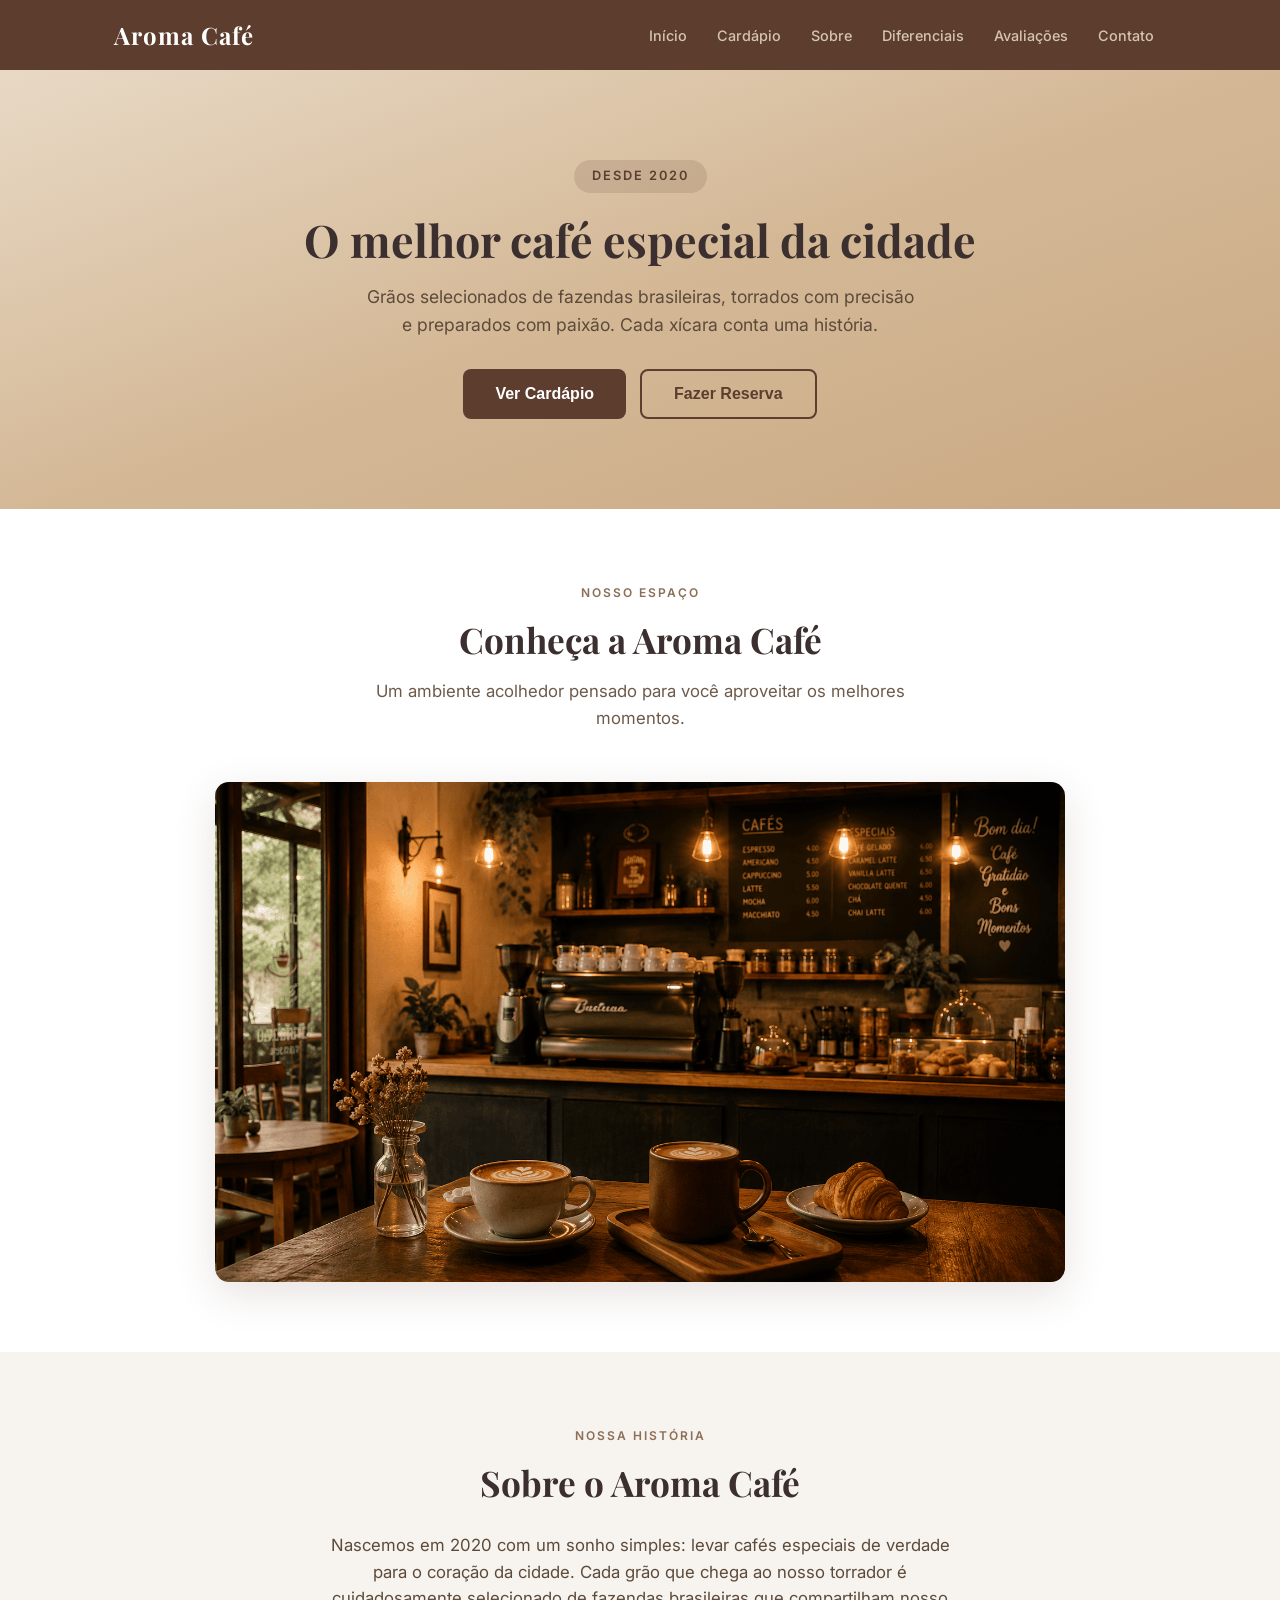
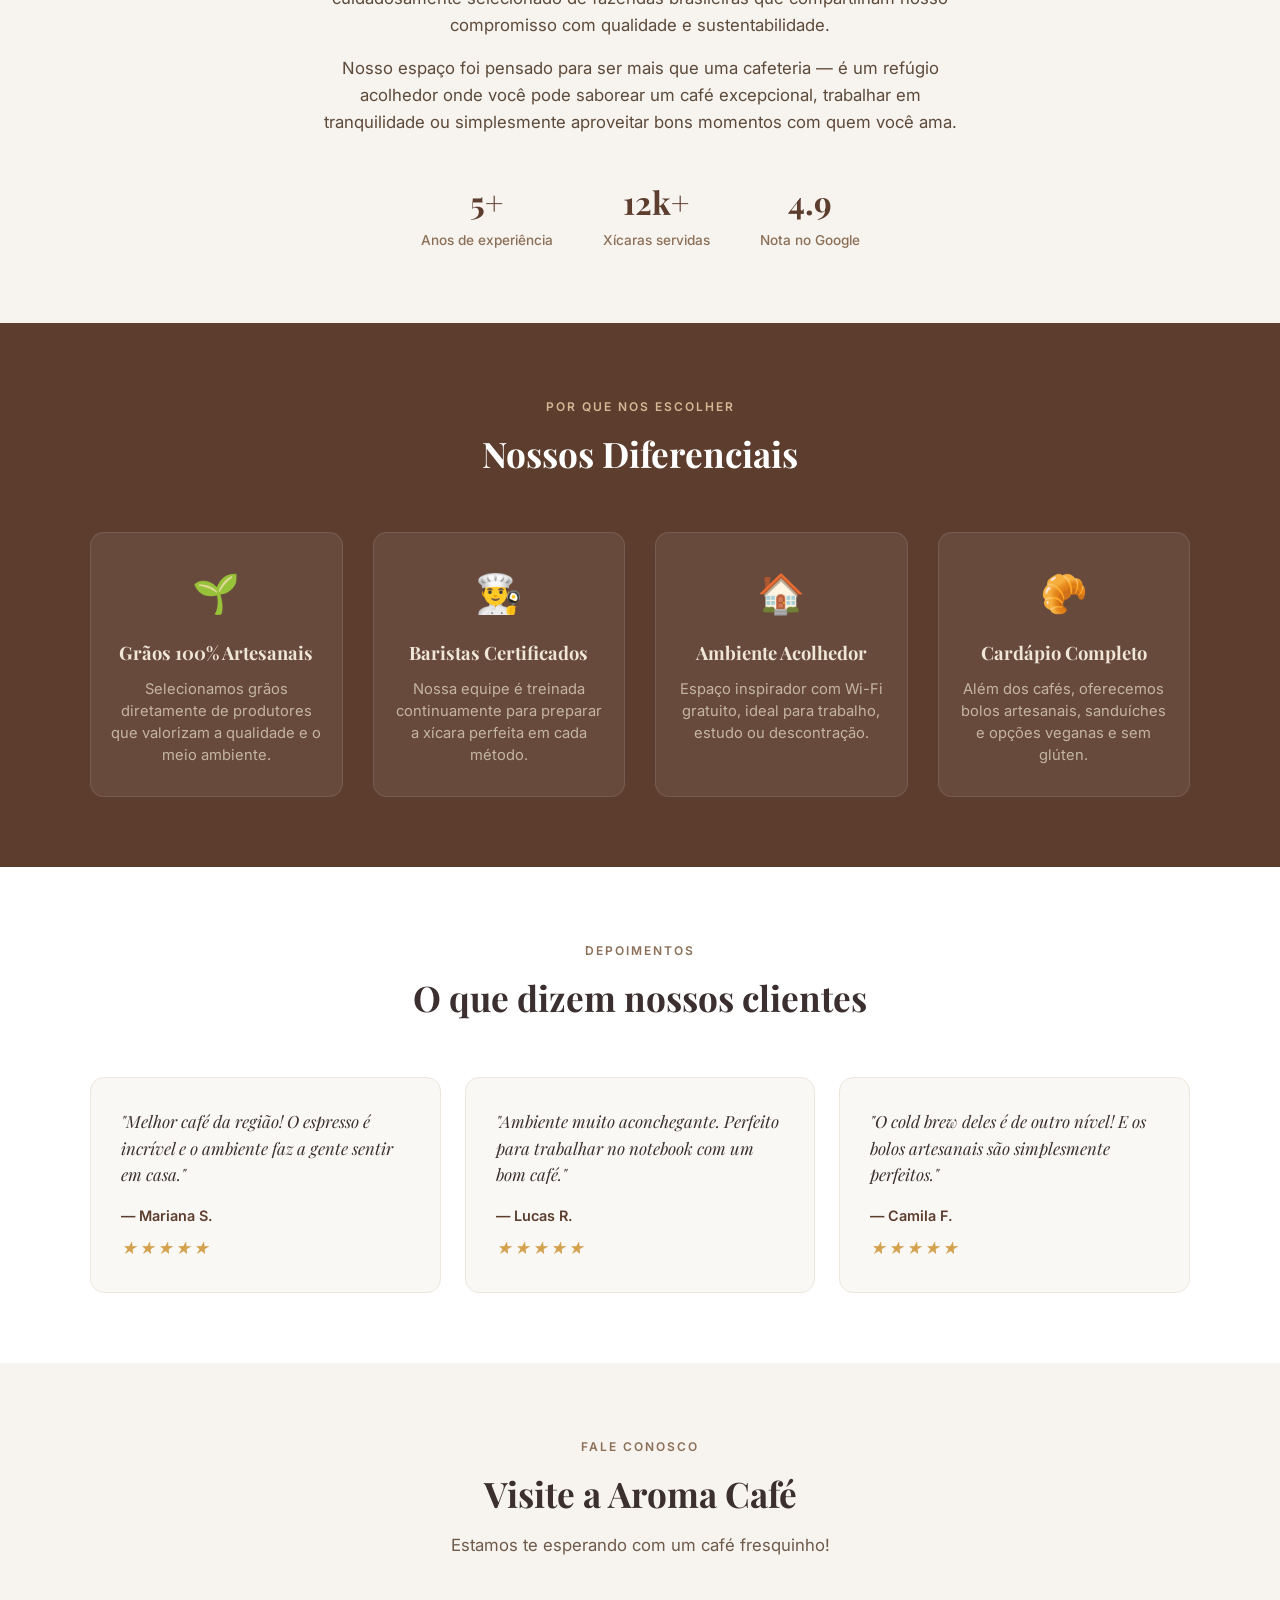
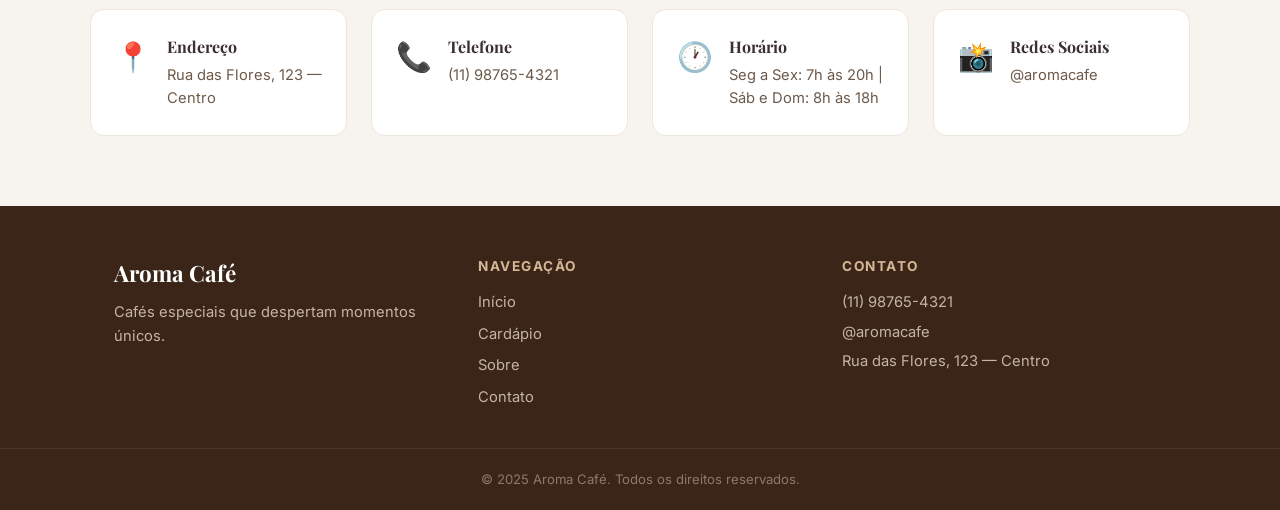
==== index.html @ 719e0a3a "Adiciona site base cafeteria" ====
<!doctype html>
<html lang="pt-BR">
  <head>
    <meta charset="UTF-8" />
    <meta name="viewport" content="width=device-width, initial-scale=1.0" />
    <title>Aroma Café — Cafés Especiais</title>
    <link rel="stylesheet" href="style.css" />
    <link
      href="https://fonts.googleapis.com/css2?family=Playfair+Display:wght@400;700&family=Inter:wght@300;400;500;600&display=swap"
      rel="stylesheet"
    />
  </head>
  <body>
    <header>
      <div class="header-inner">
        <h1 class="logo">Aroma Café</h1>
        <nav>
          <a href="index.html">Início</a>
          <a href="cardapio.html">Cardápio</a>
          <a href="#sobre">Sobre</a>
          <a href="#diferenciais">Diferenciais</a>
          <a href="#avaliacoes">Avaliações</a>
          <a href="contato.html">Contato</a>
        </nav>
      </div>
    </header>

    <section class="hero" id="inicio">
      <div class="hero-content">
        <span class="hero-tag">Desde 2020</span>
        <h2>O melhor café especial da cidade</h2>
        <p>
          Grãos selecionados de fazendas brasileiras, torrados com precisão e
          preparados com paixão. Cada xícara conta uma história.
        </p>
        <div class="hero-buttons">
          <button class="btn-primary">Ver Cardápio</button>
          <button class="btn-secondary">Fazer Reserva</button>
        </div>
      </div>
    </section>

    <section class="gallery" id="galeria">
      <div class="section-header">
        <span class="section-tag">Nosso Espaço</span>
        <h2>Conheça a Aroma Café</h2>
        <p>Um ambiente acolhedor pensado para você aproveitar os melhores momentos.</p>
      </div>
      <img src="assets/cafeteria.png" alt="Interior da Aroma Café" class="gallery-img" />
    </section>

    <section class="about" id="sobre">
      <div class="about-content">
        <div class="about-text">
          <span class="section-tag">Nossa História</span>
          <h2>Sobre o Aroma Café</h2>
          <p>
            Nascemos em 2020 com um sonho simples: levar cafés especiais de
            verdade para o coração da cidade. Cada grão que chega ao nosso
            torrador é cuidadosamente selecionado de fazendas brasileiras que
            compartilham nosso compromisso com qualidade e sustentabilidade.
          </p>
          <p>
            Nosso espaço foi pensado para ser mais que uma cafeteria — é um
            refúgio acolhedor onde você pode saborear um café excepcional,
            trabalhar em tranquilidade ou simplesmente aproveitar bons momentos
            com quem você ama.
          </p>
          <div class="about-stats">
            <div class="stat">
              <span class="stat-number">5+</span>
              <span class="stat-label">Anos de experiência</span>
            </div>
            <div class="stat">
              <span class="stat-number">12k+</span>
              <span class="stat-label">Xícaras servidas</span>
            </div>
            <div class="stat">
              <span class="stat-number">4.9</span>
              <span class="stat-label">Nota no Google</span>
            </div>
          </div>
        </div>
      </div>
    </section>

    <section class="diferenciais" id="diferenciais">
      <div class="section-header">
        <span class="section-tag">Por que nos escolher</span>
        <h2>Nossos Diferenciais</h2>
      </div>
      <div class="diff-grid">
        <div class="diff-item">
          <div class="diff-icon">🌱</div>
          <h3>Grãos 100% Artesanais</h3>
          <p>Selecionamos grãos diretamente de produtores que valorizam a qualidade e o meio ambiente.</p>
        </div>
        <div class="diff-item">
          <div class="diff-icon">👨‍🍳</div>
          <h3>Baristas Certificados</h3>
          <p>Nossa equipe é treinada continuamente para preparar a xícara perfeita em cada método.</p>
        </div>
        <div class="diff-item">
          <div class="diff-icon">🏠</div>
          <h3>Ambiente Acolhedor</h3>
          <p>Espaço inspirador com Wi-Fi gratuito, ideal para trabalho, estudo ou descontração.</p>
        </div>
        <div class="diff-item">
          <div class="diff-icon">🥐</div>
          <h3>Cardápio Completo</h3>
          <p>Além dos cafés, oferecemos bolos artesanais, sanduíches e opções veganas e sem glúten.</p>
        </div>
      </div>
    </section>

    <section class="reviews" id="avaliacoes">
      <div class="section-header">
        <span class="section-tag">Depoimentos</span>
        <h2>O que dizem nossos clientes</h2>
      </div>
      <div class="reviews-grid">
        <blockquote class="review-card">
          <p>"Melhor café da região! O espresso é incrível e o ambiente faz a gente sentir em casa."</p>
          <cite>— Mariana S.</cite>
          <span class="stars">★★★★★</span>
        </blockquote>
        <blockquote class="review-card">
          <p>"Ambiente muito aconchegante. Perfeito para trabalhar no notebook com um bom café."</p>
          <cite>— Lucas R.</cite>
          <span class="stars">★★★★★</span>
        </blockquote>
        <blockquote class="review-card">
          <p>"O cold brew deles é de outro nível! E os bolos artesanais são simplesmente perfeitos."</p>
          <cite>— Camila F.</cite>
          <span class="stars">★★★★★</span>
        </blockquote>
      </div>
    </section>

    <section class="contact" id="contato">
      <div class="section-header">
        <span class="section-tag">Fale Conosco</span>
        <h2>Visite a Aroma Café</h2>
        <p>Estamos te esperando com um café fresquinho!</p>
      </div>
      <div class="contact-info">
        <div class="contact-item">
          <span class="contact-icon">📍</span>
          <div>
            <h3>Endereço</h3>
            <p>Rua das Flores, 123 — Centro</p>
          </div>
        </div>
        <div class="contact-item">
          <span class="contact-icon">📞</span>
          <div>
            <h3>Telefone</h3>
            <p>(11) 98765-4321</p>
          </div>
        </div>
        <div class="contact-item">
          <span class="contact-icon">🕐</span>
          <div>
            <h3>Horário</h3>
            <p>Seg a Sex: 7h às 20h | Sáb e Dom: 8h às 18h</p>
          </div>
        </div>
        <div class="contact-item">
          <span class="contact-icon">📸</span>
          <div>
            <h3>Redes Sociais</h3>
            <p>@aromacafe</p>
          </div>
        </div>
      </div>
    </section>

    <footer>
      <div class="footer-inner">
        <div class="footer-col">
          <h3 class="footer-logo">Aroma Café</h3>
          <p>Cafés especiais que despertam momentos únicos.</p>
        </div>
        <div class="footer-col">
          <h4>Navegação</h4>
          <a href="index.html">Início</a>
          <a href="cardapio.html">Cardápio</a>
          <a href="#sobre">Sobre</a>
          <a href="contato.html">Contato</a>
        </div>
        <div class="footer-col">
          <h4>Contato</h4>
          <p>(11) 98765-4321</p>
          <p>@aromacafe</p>
          <p>Rua das Flores, 123 — Centro</p>
        </div>
      </div>
      <div class="footer-bottom">
        <p>&copy; 2025 Aroma Café. Todos os direitos reservados.</p>
      </div>
    </footer>
  </body>
</html>
---- style.css ----
* {
  margin: 0;
  padding: 0;
  box-sizing: border-box;
}

html {
  scroll-behavior: smooth;
}

body {
  font-family: "Inter", Arial, sans-serif;
  background: #f7f3ef;
  color: #3b2f2f;
  line-height: 1.6;
}

h1,
h2,
h3,
h4 {
  font-family: "Playfair Display", Georgia, serif;
}

header {
  background: #5c3d2e;
  color: white;
  position: sticky;
  top: 0;
  z-index: 100;
}

.header-inner {
  max-width: 1100px;
  margin: 0 auto;
  padding: 16px 24px;
  display: flex;
  justify-content: space-between;
  align-items: center;
  flex-wrap: wrap;
  gap: 12px;
}

.logo {
  font-size: 1.5rem;
  font-family: "Playfair Display", serif;
  letter-spacing: 1px;
}

nav {
  display: flex;
  flex-wrap: wrap;
  gap: 6px;
}

nav a {
  color: #d4c4b0;
  text-decoration: none;
  font-size: 0.9rem;
  font-weight: 500;
  padding: 6px 12px;
  border-radius: 6px;
  /* transition:
    color 0.3s,
    background 0.3s; */
}

nav a:hover {
  color: white;
  background: rgba(255, 255, 255, 0.1);
}

.hero {
  text-align: center;
  background: linear-gradient(160deg, #e8d9c5 0%, #d4b896 50%, #c9a882 100%);
  padding: 90px 24px;
}

.hero-content {
  max-width: 680px;
  margin: 0 auto;
}

.hero-tag {
  display: inline-block;
  background: rgba(92, 61, 46, 0.15);
  color: #5c3d2e;
  font-size: 0.8rem;
  font-weight: 600;
  text-transform: uppercase;
  letter-spacing: 2px;
  padding: 6px 18px;
  border-radius: 30px;
  margin-bottom: 20px;
}

.hero h2 {
  font-size: 2.8rem;
  color: #3b2f2f;
  margin-bottom: 16px;
  line-height: 1.2;
}

.hero p {
  font-size: 1.1rem;
  color: #5c4a3a;
  max-width: 560px;
  margin: 0 auto 30px;
}

.hero-buttons {
  display: flex;
  gap: 14px;
  justify-content: center;
  flex-wrap: wrap;
}

.btn-primary {
  margin: 0;
  padding: 14px 32px;
  border: none;
  background: #5c3d2e;
  color: white;
  font-size: 1rem;
  font-weight: 600;
  cursor: pointer;
  border-radius: 8px;
  transition:
    background 0.3s,
    transform 0.2s;
}

.btn-primary:hover {
  background: #4a3225;
  transform: translateY(-2px);
}

.btn-secondary {
  margin: 0;
  padding: 14px 32px;
  border: 2px solid #5c3d2e;
  background: transparent;
  color: #5c3d2e;
  font-size: 1rem;
  font-weight: 600;
  cursor: pointer;
  border-radius: 8px;
  transition:
    background 0.3s,
    color 0.3s,
    transform 0.2s;
}

.btn-secondary:hover {
  background: #5c3d2e;
  color: white;
  transform: translateY(-2px);
}

section {
  padding: 70px 24px;
}

.section-header {
  text-align: center;
  margin-bottom: 50px;
}

.section-tag {
  display: inline-block;
  font-size: 0.75rem;
  font-weight: 600;
  text-transform: uppercase;
  letter-spacing: 2px;
  color: #8b6f56;
  margin-bottom: 10px;
}

.section-header h2 {
  font-size: 2.2rem;
  color: #3b2f2f;
  margin-bottom: 10px;
}

.section-header p {
  max-width: 540px;
  margin: 0 auto;
  color: #6d5a4a;
  font-size: 1.05rem;
}

.menu {
  background: white;
}

.cards-grid {
  display: grid;
  grid-template-columns: repeat(auto-fit, minmax(260px, 1fr));
  gap: 24px;
  max-width: 1100px;
  margin: 0 auto;
}

.card {
  background: #faf8f5;
  padding: 30px 24px;
  border-radius: 14px;
  text-align: center;
  border: 1px solid #ede6dc;
  transition:
    transform 0.3s,
    box-shadow 0.3s;
}

.card:hover {
  transform: translateY(-6px);
  box-shadow: 0 12px 30px rgba(92, 61, 46, 0.12);
}

.card-icon {
  font-size: 2.4rem;
  margin-bottom: 14px;
}

.card h3 {
  font-size: 1.3rem;
  color: #3b2f2f;
  margin-bottom: 8px;
}

.card-desc {
  font-size: 0.92rem;
  color: #6d5a4a;
  margin-bottom: 14px;
  line-height: 1.5;
}

.card-price {
  font-size: 1.2rem;
  font-weight: 700;
  color: #5c3d2e;
}

.about {
  background: #f7f3ef;
}

.about-content {
  max-width: 800px;
  margin: 0 auto;
}

.about-text {
  text-align: center;
}

.about-text h2 {
  font-size: 2.2rem;
  margin-bottom: 20px;
  color: #3b2f2f;
}

.about-text p {
  color: #5c4a3a;
  font-size: 1.05rem;
  margin-bottom: 16px;
  max-width: 650px;
  margin-left: auto;
  margin-right: auto;
}

.about-stats {
  display: flex;
  justify-content: center;
  gap: 50px;
  margin-top: 40px;
  flex-wrap: wrap;
}

.stat {
  text-align: center;
}

.stat-number {
  display: block;
  font-size: 2rem;
  font-weight: 700;
  font-family: "Playfair Display", serif;
  color: #5c3d2e;
}

.stat-label {
  font-size: 0.85rem;
  color: #8b6f56;
  font-weight: 500;
}

.diferenciais {
  background: #5c3d2e;
  color: white;
}

.diferenciais .section-tag {
  color: #d4b896;
}

.diferenciais .section-header h2 {
  color: white;
}

.diff-grid {
  display: grid;
  grid-template-columns: repeat(auto-fit, minmax(240px, 1fr));
  gap: 30px;
  max-width: 1100px;
  margin: 0 auto;
}

.diff-item {
  text-align: center;
  padding: 30px 20px;
  background: rgba(255, 255, 255, 0.07);
  border-radius: 14px;
  border: 1px solid rgba(255, 255, 255, 0.1);
  transition:
    transform 0.3s,
    background 0.3s;
}

.diff-item:hover {
  transform: translateY(-4px);
  background: rgba(255, 255, 255, 0.12);
}

.diff-icon {
  font-size: 2.4rem;
  margin-bottom: 14px;
}

.diff-item h3 {
  font-size: 1.15rem;
  margin-bottom: 10px;
  color: #f0e6d8;
}

.diff-item p {
  font-size: 0.92rem;
  color: #c4b5a3;
  line-height: 1.5;
}

.reviews {
  background: white;
}

.reviews-grid {
  display: grid;
  grid-template-columns: repeat(auto-fit, minmax(280px, 1fr));
  gap: 24px;
  max-width: 1100px;
  margin: 0 auto;
}

.review-card {
  background: #faf8f5;
  border: 1px solid #ede6dc;
  border-radius: 14px;
  padding: 30px;
  font-style: italic;
  font-family: "Playfair Display", serif;
  font-size: 1.05rem;
  color: #3b2f2f;
  line-height: 1.6;
  margin: 0;
  transition:
    transform 0.3s,
    box-shadow 0.3s;
}

.review-card:hover {
  transform: translateY(-4px);
  box-shadow: 0 10px 25px rgba(92, 61, 46, 0.1);
}

.review-card cite {
  display: block;
  font-style: normal;
  font-family: "Inter", sans-serif;
  font-weight: 600;
  font-size: 0.9rem;
  color: #5c3d2e;
  margin-top: 16px;
}

.stars {
  display: block;
  color: #d4a24e;
  font-size: 1.1rem;
  margin-top: 6px;
  letter-spacing: 2px;
}

.contact {
  background: #f7f3ef;
}

.contact-info {
  display: grid;
  grid-template-columns: repeat(auto-fit, minmax(220px, 1fr));
  gap: 24px;
  max-width: 1100px;
  margin: 0 auto;
}

.contact-item {
  display: flex;
  align-items: flex-start;
  gap: 16px;
  padding: 24px;
  background: white;
  border-radius: 14px;
  border: 1px solid #ede6dc;
  transition: transform 0.3s;
}

.contact-item:hover {
  transform: translateY(-3px);
}

.contact-icon {
  font-size: 1.8rem;
  flex-shrink: 0;
}

.contact-item h3 {
  font-size: 1rem;
  margin-bottom: 4px;
  color: #3b2f2f;
}

.contact-item p {
  font-size: 0.92rem;
  color: #6d5a4a;
}

footer {
  background: #3b2518;
  color: #c4b5a3;
}

.footer-inner {
  max-width: 1100px;
  margin: 0 auto;
  padding: 50px 24px 30px;
  display: grid;
  grid-template-columns: repeat(auto-fit, minmax(200px, 1fr));
  gap: 40px;
}

.footer-logo {
  font-size: 1.4rem;
  font-family: "Playfair Display", serif;
  color: white;
  margin-bottom: 10px;
}

.footer-col p {
  font-size: 0.92rem;
  margin-bottom: 6px;
  line-height: 1.6;
}

.footer-col h4 {
  font-family: "Inter", sans-serif;
  font-size: 0.85rem;
  text-transform: uppercase;
  letter-spacing: 1.5px;
  color: #d4b896;
  margin-bottom: 14px;
}

.footer-col a {
  display: block;
  color: #c4b5a3;
  text-decoration: none;
  font-size: 0.92rem;
  margin-bottom: 8px;
  transition: color 0.3s;
}

.footer-col a:hover {
  color: white;
}

.footer-bottom {
  text-align: center;
  padding: 20px 24px;
  border-top: 1px solid rgba(255, 255, 255, 0.08);
  font-size: 0.82rem;
  color: #8b7a6a;
}

.gallery {
  text-align: center;
  padding: 70px 24px;
  background: white;
}

.gallery-img {
  max-width: 850px;
  width: 100%;
  height: auto;
  max-height: 500px;
  object-fit: cover;
  border-radius: 14px;
  margin: 0 auto;
  display: block;
  box-shadow: 0 12px 40px rgba(92, 61, 46, 0.15);
}

.menu-hero {
  text-align: center;
  background: linear-gradient(160deg, #e8d9c5 0%, #d4b896 50%, #c9a882 100%);
  padding: 80px 24px;
}

.menu-hero-content {
  max-width: 680px;
  margin: 0 auto;
}

.menu-hero h2 {
  font-size: 2.6rem;
  color: #3b2f2f;
  margin-bottom: 16px;
  line-height: 1.2;
}

.menu-hero p {
  font-size: 1.1rem;
  color: #5c4a3a;
  max-width: 560px;
  margin: 0 auto;
}

.menu-categories {
  padding: 60px 24px;
  max-width: 900px;
  margin: 0 auto;
}

.menu-categories:nth-of-type(odd) {
  background: white;
}

.menu-categories:nth-of-type(even) {
  background: #f7f3ef;
}

.category-header {
  display: flex;
  align-items: center;
  gap: 18px;
  margin-bottom: 36px;
  padding-bottom: 18px;
  border-bottom: 2px solid #ede6dc;
}

.category-icon {
  font-size: 2.6rem;
  flex-shrink: 0;
}

.category-header h2 {
  font-size: 1.7rem;
  color: #3b2f2f;
  margin-bottom: 2px;
}

.category-header p {
  font-size: 0.9rem;
  color: #8b6f56;
}

.menu-list {
  display: flex;
  flex-direction: column;
  gap: 0;
}

.menu-item {
  display: flex;
  justify-content: space-between;
  align-items: flex-start;
  gap: 20px;
  padding: 22px 0;
  border-bottom: 1px solid #ede6dc;
  transition: background 0.2s;
}

.menu-item:last-child {
  border-bottom: none;
}

.menu-item-info {
  flex: 1;
}

.menu-item-info h3 {
  font-size: 1.15rem;
  color: #3b2f2f;
  margin-bottom: 4px;
}

.menu-item-info p {
  font-size: 0.9rem;
  color: #6d5a4a;
  line-height: 1.5;
  margin-top: 4px;
}

.menu-item-tags {
  display: inline-block;
  font-size: 0.7rem;
  font-weight: 600;
  text-transform: uppercase;
  letter-spacing: 1px;
  color: #5c3d2e;
  background: rgba(92, 61, 46, 0.08);
  padding: 2px 10px;
  border-radius: 20px;
}

.menu-item-price {
  font-size: 1.15rem;
  font-weight: 700;
  color: #5c3d2e;
  white-space: nowrap;
  flex-shrink: 0;
  padding-top: 2px;
}

.combos {
  padding: 70px 24px;
  background: #5c3d2e;
  color: white;
}

.combos .section-tag {
  color: #d4b896;
}

.combos .section-header h2 {
  color: white;
}

.combos .section-header p {
  color: #c4b5a3;
}

.combos-grid {
  display: grid;
  grid-template-columns: repeat(auto-fit, minmax(260px, 1fr));
  gap: 24px;
  max-width: 1100px;
  margin: 0 auto;
}

.combo-card {
  background: rgba(255, 255, 255, 0.07);
  border: 1px solid rgba(255, 255, 255, 0.12);
  border-radius: 14px;
  padding: 30px 24px;
  text-align: center;
  position: relative;
  /* transition:
    transform 0.3s,
    background 0.3s; */
}

.combo-card:hover {
  transform: translateY(-4px);
  background: rgba(255, 255, 255, 0.12);
}

.combo-badge {
  display: inline-block;
  font-size: 0.7rem;
  font-weight: 600;
  text-transform: uppercase;
  letter-spacing: 1.5px;
  background: #d4a24e;
  color: #3b2518;
  padding: 4px 14px;
  border-radius: 20px;
  margin-bottom: 16px;
}

.combo-card h3 {
  font-size: 1.25rem;
  color: #f0e6d8;
  margin-bottom: 10px;
}

.combo-card p {
  font-size: 0.92rem;
  color: #c4b5a3;
  margin-bottom: 20px;
  line-height: 1.5;
}

.combo-price-row {
  display: flex;
  align-items: center;
  justify-content: center;
  gap: 12px;
}

.combo-old-price {
  font-size: 0.9rem;
  color: #8b7a6a;
  text-decoration: line-through;
}

.combo-price {
  font-size: 1.4rem;
  font-weight: 700;
  color: #d4a24e;
}

.barista-tips {
  padding: 70px 24px;
  background: #f7f3ef;
}

.barista-content {
  max-width: 800px;
  margin: 0 auto;
}

.barista-text {
  text-align: center;
}

.barista-text h2 {
  font-size: 2rem;
  color: #3b2f2f;
  margin-bottom: 20px;
}

.barista-text p {
  font-size: 1.05rem;
  color: #5c4a3a;
  max-width: 650px;
  margin: 0 auto 16px;
  line-height: 1.7;
}

.barista-tags {
  display: flex;
  justify-content: center;
  flex-wrap: wrap;
  gap: 10px;
  margin: 30px 0 16px;
}

.tag {
  font-size: 0.8rem;
  font-weight: 600;
  color: #5c3d2e;
  background: rgba(92, 61, 46, 0.08);
  padding: 6px 18px;
  border-radius: 20px;
}

.barista-note {
  font-size: 0.9rem;
  color: #8b6f56;
  font-style: italic;
}

.menu-cta {
  text-align: center;
  padding: 70px 24px;
  background: linear-gradient(160deg, #e8d9c5 0%, #d4b896 50%, #c9a882 100%);
}

.menu-cta h2 {
  font-size: 2.2rem;
  color: #3b2f2f;
  margin-bottom: 12px;
}

.menu-cta p {
  font-size: 1.05rem;
  color: #5c4a3a;
  max-width: 500px;
  margin: 0 auto 30px;
}

.menu-cta .btn-primary,
.menu-cta .btn-secondary {
  display: inline-block;
  text-decoration: none;
}

/* ── Contact Page ── */
.contact-hero {
  text-align: center;
  background: linear-gradient(160deg, #e8d9c5 0%, #d4b896 50%, #c9a882 100%);
  padding: 80px 24px;
}

.contact-hero-content {
  max-width: 680px;
  margin: 0 auto;
}

.contact-hero h2 {
  font-size: 2.6rem;
  color: #3b2f2f;
  margin-bottom: 16px;
  line-height: 1.2;
}

.contact-hero p {
  font-size: 1.1rem;
  color: #5c4a3a;
  max-width: 560px;
  margin: 0 auto;
}

.contact-form-section {
  padding: 70px 24px;
  background: #f7f3ef;
}

.contact-form {
  max-width: 650px;
  margin: 0 auto;
  display: flex;
  flex-direction: column;
  gap: 22px;
}

.form-row {
  display: grid;
  grid-template-columns: 1fr 1fr;
  gap: 22px;
}

.form-group {
  display: flex;
  flex-direction: column;
  gap: 6px;
}

.form-group label {
  font-size: 0.85rem;
  font-weight: 600;
  color: #5c3d2e;
  text-transform: uppercase;
  letter-spacing: 0.5px;
}

.form-group input,
.form-group select,
.form-group textarea {
  font-family: "Inter", Arial, sans-serif;
  font-size: 0.95rem;
  padding: 12px 16px;
  border: 1px solid #ddd2c6;
  border-radius: 10px;
  background: white;
  color: #3b2f2f;
  transition: border-color 0.3s, box-shadow 0.3s;
  outline: none;
}

.form-group input:focus,
.form-group select:focus,
.form-group textarea:focus {
  border-color: #8b6f56;
  box-shadow: 0 0 0 3px rgba(139, 111, 86, 0.15);
}

.form-group input::placeholder,
.form-group textarea::placeholder {
  color: #b5a594;
}

.form-group textarea {
  resize: vertical;
  min-height: 120px;
}

.star-rating {
  display: flex;
  flex-direction: row-reverse;
  justify-content: flex-end;
  gap: 4px;
}

.star-rating input {
  display: none;
}

.star-rating label {
  font-size: 1.8rem;
  color: #ddd2c6;
  cursor: pointer;
  transition: color 0.2s;
  text-transform: none;
  letter-spacing: 0;
}

.star-rating label:hover,
.star-rating label:hover ~ label,
.star-rating input:checked ~ label {
  color: #d4a24e;
}

.form-submit {
  align-self: flex-start;
  padding: 14px 40px;
}

.contact-whatsapp {
  padding: 70px 24px;
  background: white;
}

.whatsapp-card {
  max-width: 500px;
  margin: 0 auto;
  text-align: center;
  padding: 40px 30px;
  background: #f0faf0;
  border: 2px solid #25d366;
  border-radius: 16px;
}

.whatsapp-icon {
  font-size: 3rem;
  margin-bottom: 14px;
}

.whatsapp-card h3 {
  font-size: 1.4rem;
  color: #128c7e;
  margin-bottom: 8px;
}

.whatsapp-number {
  font-size: 1.4rem;
  font-weight: 700;
  color: #3b2f2f;
  margin-bottom: 8px;
}

.whatsapp-desc {
  font-size: 0.92rem;
  color: #6d5a4a;
  margin-bottom: 24px;
}

.whatsapp-btn {
  display: inline-block;
  padding: 14px 36px;
  background: #25d366;
  color: white;
  font-weight: 600;
  font-size: 1rem;
  text-decoration: none;
  border-radius: 10px;
  transition: background 0.3s, transform 0.2s;
}

.whatsapp-btn:hover {
  background: #1da851;
  transform: translateY(-2px);
}

.contact-info-section {
  padding: 70px 24px;
  background: #f7f3ef;
}

@media (max-width: 768px) {
  .hero {
    padding: 50px 16px;
  }

  .hero h2 {
    font-size: 1.8rem;
  }

  .hero p {
    font-size: 0.95rem;
  }

  .hero-buttons {
    flex-direction: column;
    align-items: center;
    gap: 10px;
  }

  .btn-primary,
  .btn-secondary {
    width: 100%;
    max-width: 280px;
    text-align: center;
  }

  .section-header h2 {
    font-size: 1.7rem;
  }

  .section-header {
    margin-bottom: 36px;
  }

  section {
    padding: 40px 16px;
  }

  .cards-grid {
    grid-template-columns: 1fr;
    max-width: 360px;
    margin: 0 auto;
  }

  .card {
    padding: 24px 20px;
  }

  .about-text h2 {
    font-size: 1.7rem;
  }

  .about-text p {
    font-size: 0.95rem;
  }

  .about-stats {
    gap: 24px;
  }

  .stat-number {
    font-size: 1.6rem;
  }

  .diff-grid {
    grid-template-columns: 1fr;
    max-width: 360px;
    margin: 0 auto;
  }

  .reviews-grid {
    grid-template-columns: 1fr;
    max-width: 400px;
    margin: 0 auto;
  }

  .review-card {
    padding: 24px 20px;
    font-size: 0.95rem;
  }

  .contact-info {
    grid-template-columns: 1fr;
    max-width: 360px;
    margin: 0 auto;
  }

  .contact-item {
    padding: 20px 16px;
  }

  .footer-inner {
    grid-template-columns: 1fr;
    text-align: center;
    padding: 36px 16px 20px;
    gap: 28px;
  }

  .header-inner {
    flex-direction: column;
    text-align: center;
    padding: 12px 16px;
  }

  nav {
    justify-content: center;
    gap: 4px;
  }

  nav a {
    font-size: 0.82rem;
    padding: 5px 8px;
  }

  .menu-hero {
    padding: 50px 16px;
  }

  .menu-hero h2 {
    font-size: 1.6rem;
  }

  .menu-hero p {
    font-size: 0.95rem;
  }

  .menu-categories {
    padding: 36px 12px;
  }

  .category-header {
    flex-direction: column;
    align-items: center;
    text-align: center;
    gap: 10px;
  }

  .category-header h2 {
    font-size: 1.3rem;
  }

  .category-icon {
    font-size: 2rem;
  }

  .menu-item {
    flex-direction: column;
    gap: 6px;
    padding: 16px 0;
  }

  .menu-item-price {
    font-size: 1rem;
  }

  .menu-item-info h3 {
    font-size: 1.05rem;
  }

  .combos {
    padding: 50px 16px;
  }

  .combos-grid {
    grid-template-columns: 1fr;
    max-width: 360px;
    margin: 0 auto;
  }

  .combo-card {
    padding: 24px 20px;
  }

  .barista-text h2 {
    font-size: 1.5rem;
  }

  .barista-text p {
    font-size: 0.95rem;
  }

  .barista-tags {
    gap: 8px;
  }

  .menu-cta {
    padding: 50px 16px;
  }

  .menu-cta h2 {
    font-size: 1.6rem;
  }

  .menu-cta p {
    font-size: 0.95rem;
  }

  .menu-cta .hero-buttons {
    flex-direction: column;
  }

  .contact-hero {
    padding: 50px 16px;
  }

  .contact-hero h2 {
    font-size: 1.8rem;
  }

  .contact-hero p {
    font-size: 0.95rem;
  }

  .contact-form-section {
    padding: 40px 16px;
  }

  .form-row {
    grid-template-columns: 1fr;
    gap: 0;
  }

  .form-submit {
    align-self: stretch;
    width: 100%;
  }

  .star-rating label {
    font-size: 1.5rem;
  }

  .contact-whatsapp {
    padding: 40px 16px;
  }

  .whatsapp-card {
    padding: 30px 20px;
  }

  .whatsapp-btn {
    display: block;
    width: 100%;
    text-align: center;
  }
}

@media (max-width: 480px) {
  .hero h2 {
    font-size: 1.5rem;
  }

  .hero-tag {
    font-size: 0.7rem;
    padding: 5px 14px;
  }

  .section-header h2 {
    font-size: 1.4rem;
  }

  .about-stats {
    flex-direction: column;
    align-items: center;
    gap: 20px;
  }

  .gallery-img {
    max-height: 280px;
    border-radius: 10px;
  }

  .combo-price {
    font-size: 1.2rem;
  }
}
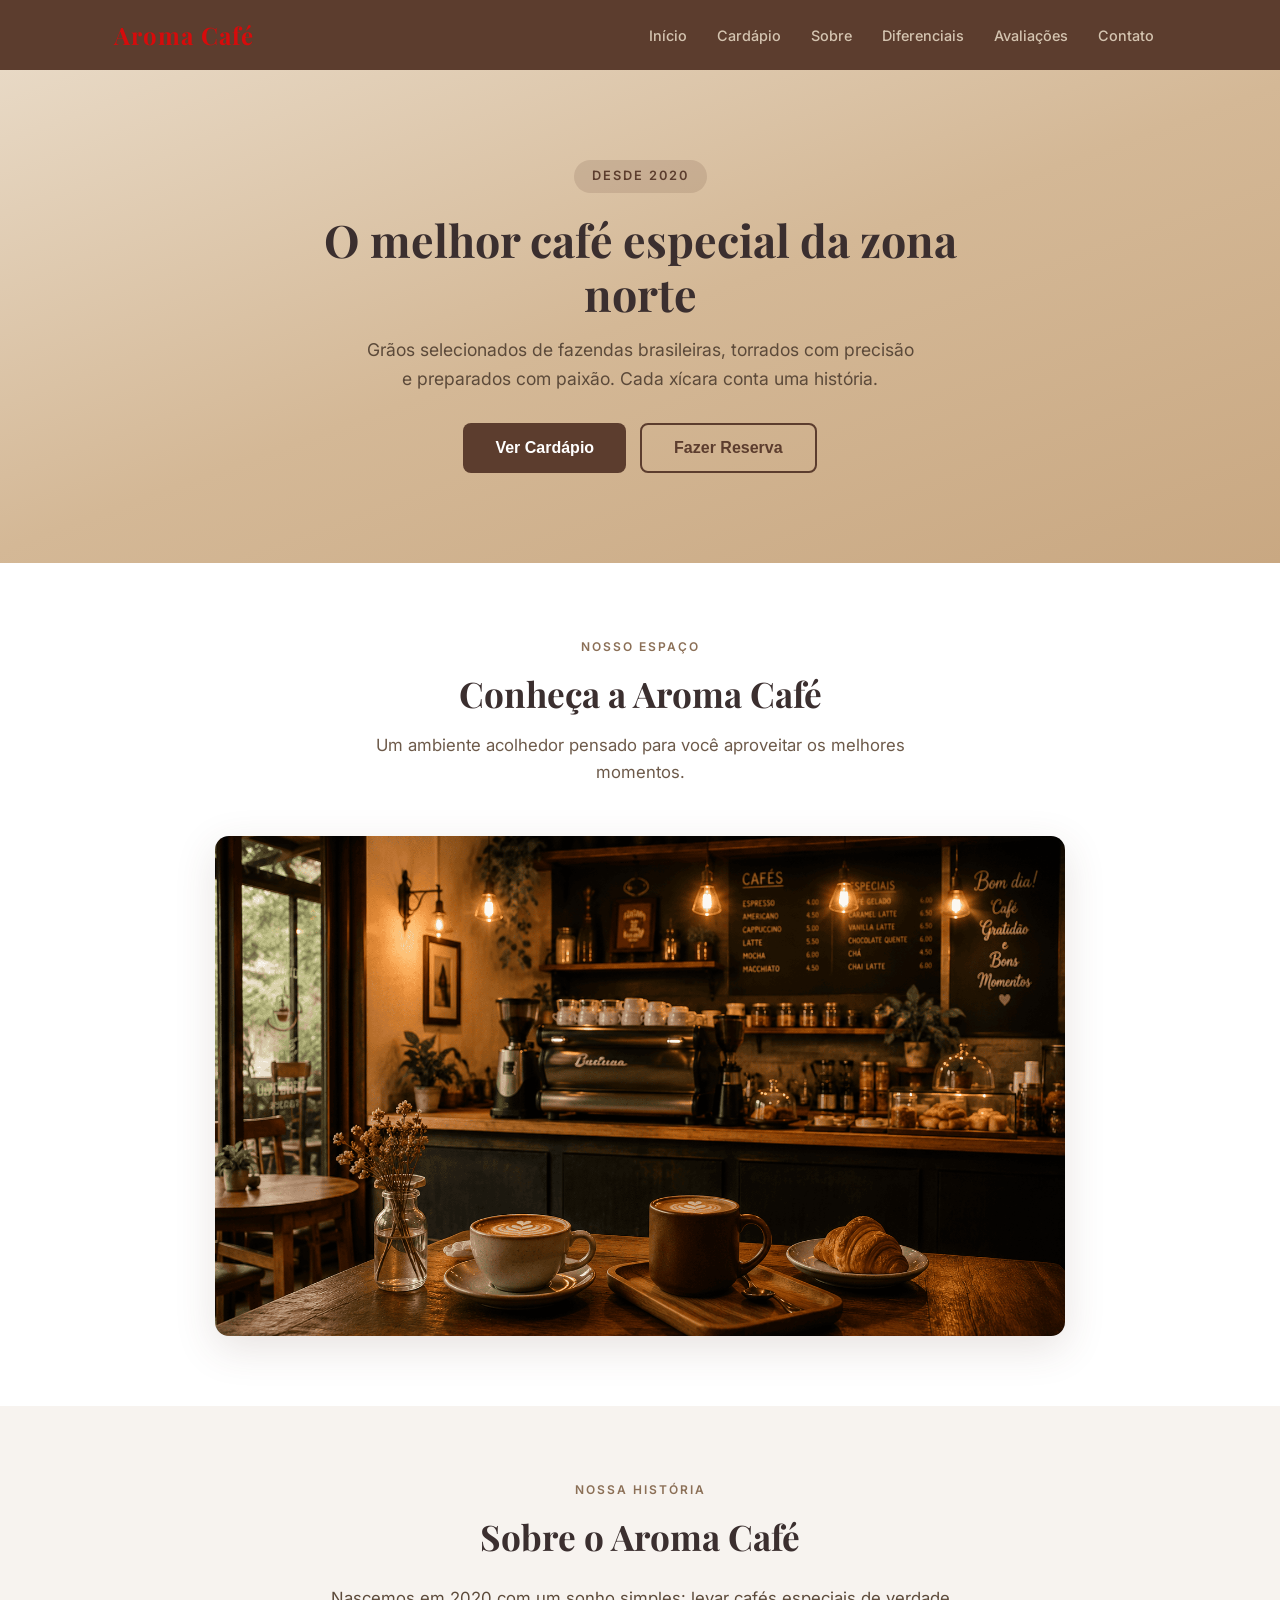
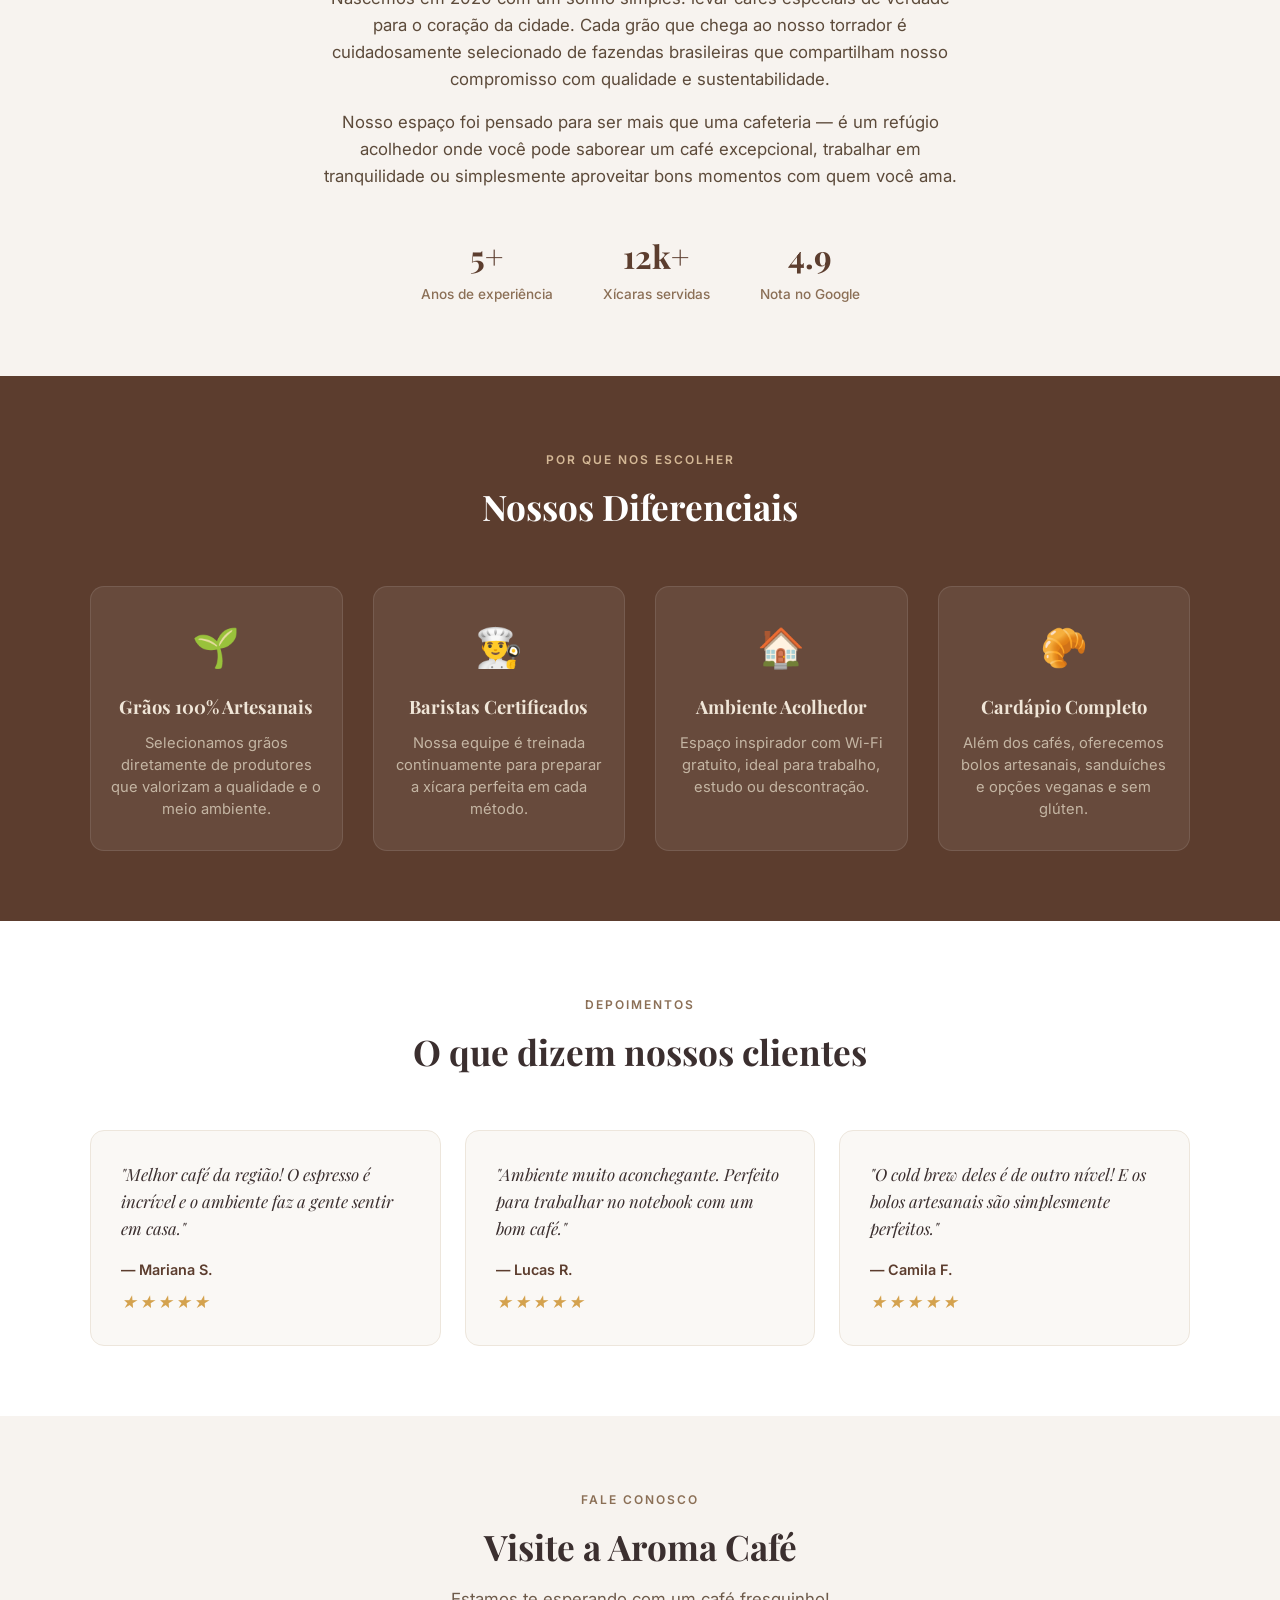
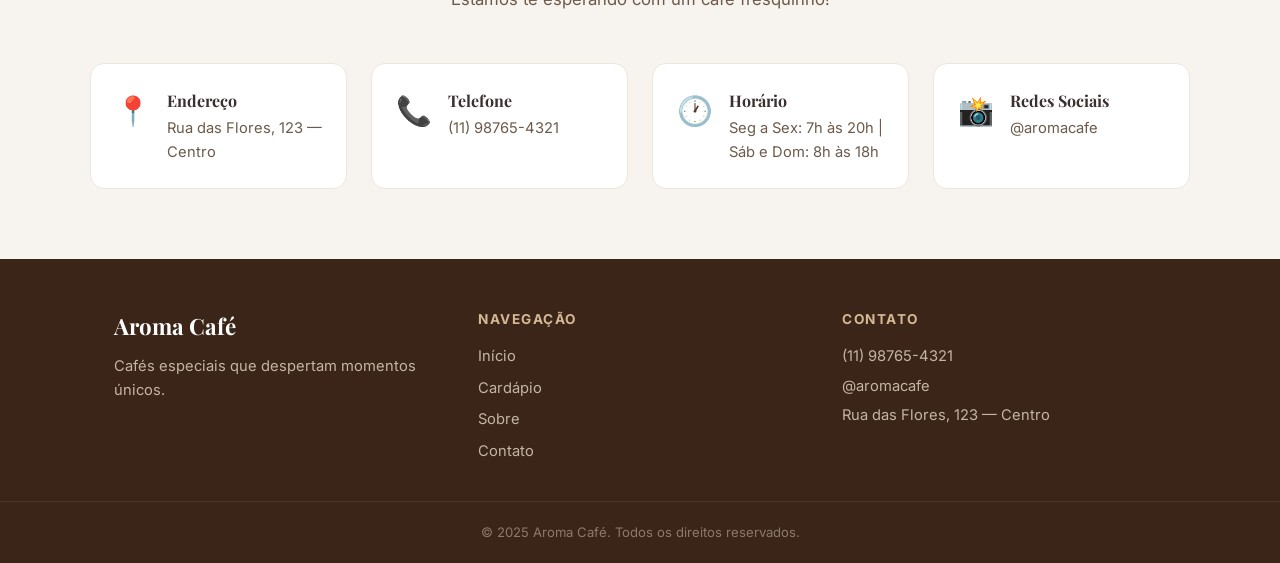
==== commit 74ef4c19: "cor do cafe titulo" ====
--- a/index.html
+++ b/index.html
@@ -28,7 +28,7 @@
     <section class="hero" id="inicio">
       <div class="hero-content">
         <span class="hero-tag">Desde 2020</span>
-        <h2>O melhor café especial da cidade</h2>
+        <h2>O melhor café especial da zona norte</h2>
         <p>
           Grãos selecionados de fazendas brasileiras, torrados com precisão e
           preparados com paixão. Cada xícara conta uma história.
--- a/style.css
+++ b/style.css
@@ -10,7 +10,7 @@
 
 body {
   font-family: "Inter", Arial, sans-serif;
-  background: #f7f3ef;
+  background: #bd6915;
   color: #3b2f2f;
   line-height: 1.6;
 }
@@ -24,7 +24,7 @@
 
 header {
   background: #5c3d2e;
-  color: white;
+  color: rgb(214, 11, 11);
   position: sticky;
   top: 0;
   z-index: 100;
